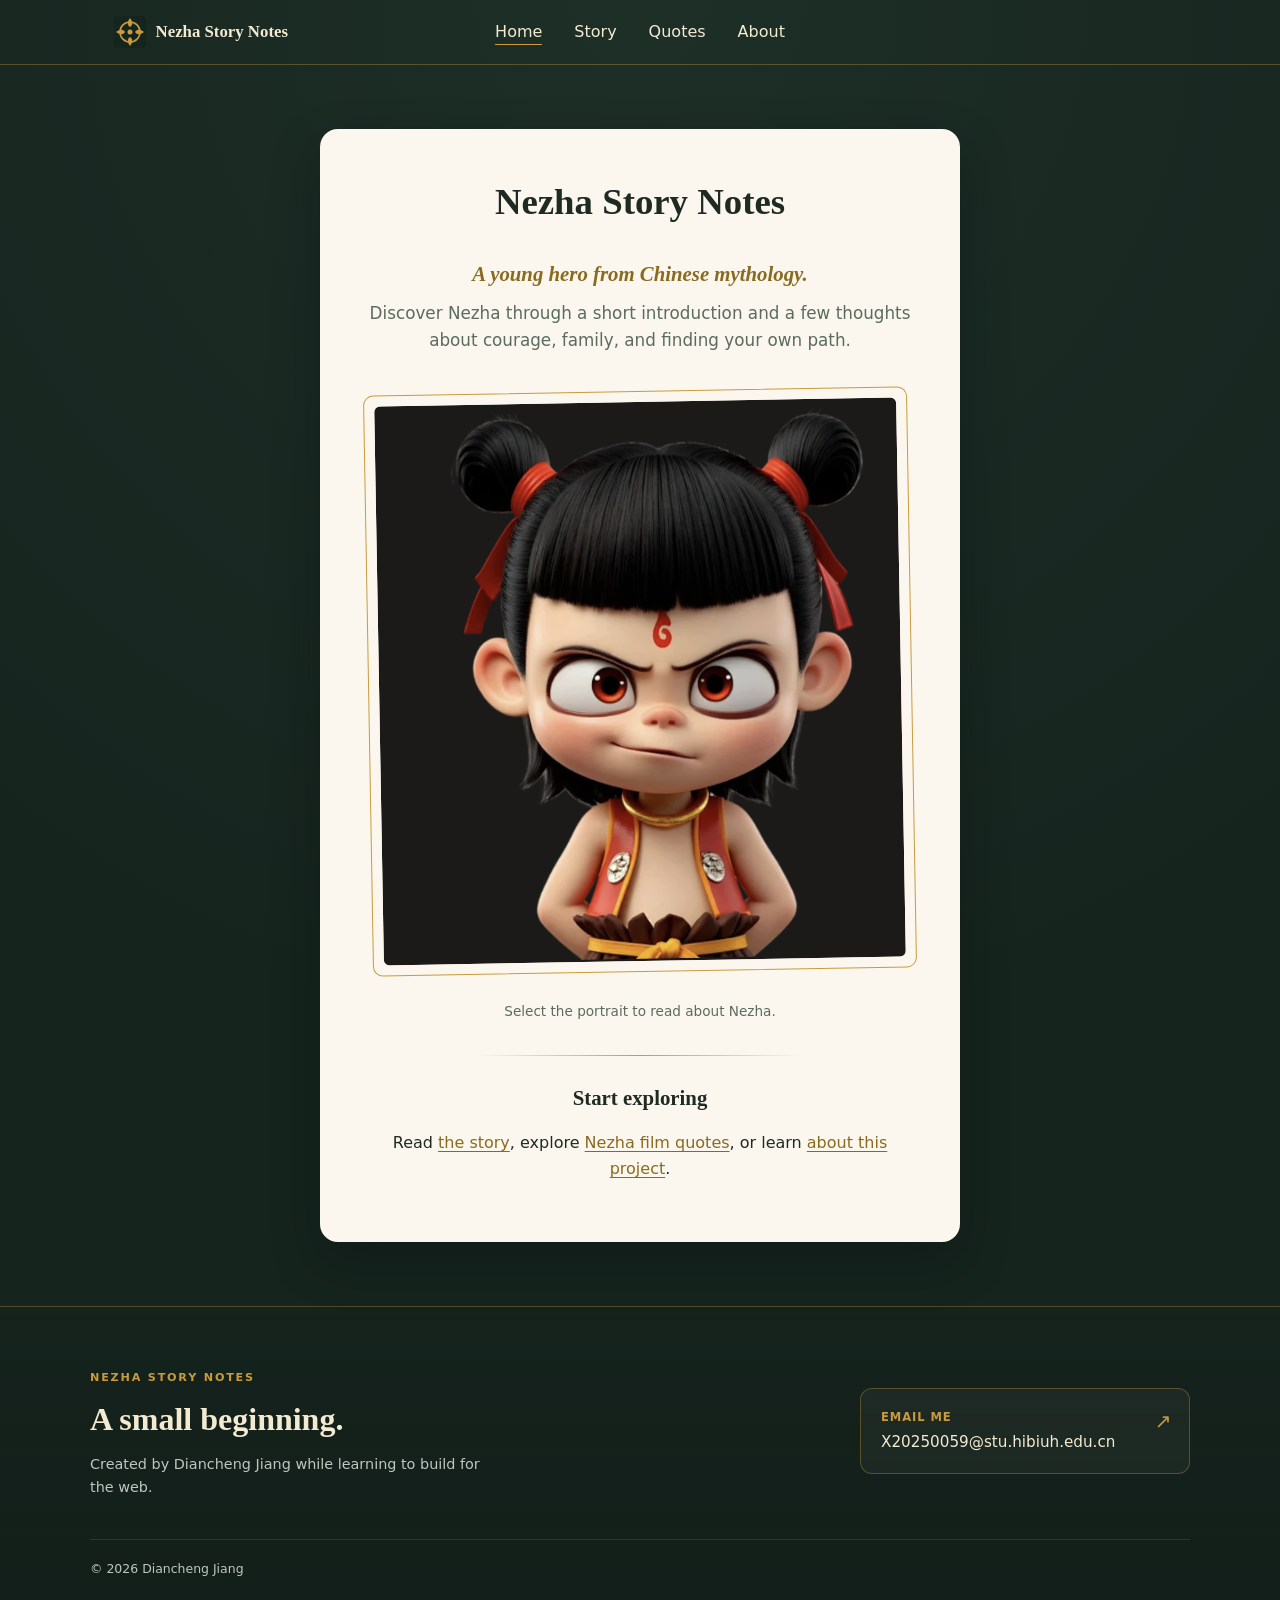
==== index.html @ 94a61300 "Prepare Nezha learning website and submission assets" ====
<!DOCTYPE html>
<html lang="en">
<head>
    <meta charset="UTF-8">
    <meta name="viewport" content="width=device-width, initial-scale=1.0">
    <title>Nezha Story Notes</title>
    <meta name="description" content="A simple guide to Nezha, with a short story, film quotes, and notes about the website.">
    <link rel="icon" type="image/svg+xml" href="favicon.svg">
    <link rel="icon" type="image/png" href="favicon-32.png" sizes="32x32">
    <link rel="apple-touch-icon" href="apple-touch-icon.png" sizes="180x180">
    <meta property="og:title" content="Nezha Story Notes">
    <meta property="og:description" content="A simple guide to Nezha, with a short story, film quotes, and notes about the website.">
    <meta property="og:type" content="website">
    <meta property="og:url" content="https://chengdianjiang0705-dotcom.github.io/Learning-HTML/">
    <meta property="og:image" content="https://chengdianjiang0705-dotcom.github.io/Learning-HTML/images/og-image.jpg">
    <meta property="og:image:width" content="1200">
    <meta property="og:image:height" content="630">
    <meta property="og:image:alt" content="Nezha Story Notes, a beginner website by Diancheng Jiang">
    <meta name="twitter:card" content="summary_large_image">
    <link rel="stylesheet" href="styles.css">
    <script src="nav.js" defer></script>
</head>
<body>
    <header class="site-header" id="site-header"></header>

    <main class="card">
        <h1>Nezha Story Notes</h1>
        <h2 class="tagline">A young hero from Chinese mythology.</h2>
        <p class="lead">Discover Nezha through a short introduction and a few thoughts about courage, family, and finding your own path.</p>

        <a class="hero-frame" href="story.html">
            <img src="nezha.png" alt="A stylised portrait of Nezha with two hair buns, a red forehead mark, and red ribbons" class="main-img" width="681" height="729">
        </a>
        <p class="image-caption">Select the portrait to read about Nezha.</p>

        <div class="divider" role="presentation"></div>
        <h2>Start exploring</h2>
        <p>Read <a href="story.html">the story</a>, explore <a href="quotes.html">Nezha film quotes</a>, or learn <a href="project.html">about this project</a>.</p>
    </main>

    <footer class="site-footer" id="site-footer"></footer>
</body>
</html>
---- styles.css ----
:root {
    --color-bg: #16241e;
    --color-card: #fbf7ef;
    --color-ink: #1e2a22;
    --color-muted: #5b6b60;
    --color-cream: #f3ead2;
    --color-gold: #c89b3c;
    --color-gold-soft: rgba(200, 155, 60, 0.35);

    --font-display: "Fraunces", "Iowan Old Style", "Palatino Linotype", serif;
    --font-body: "Inter", "Segoe UI", system-ui, sans-serif;

    --radius-card: 18px;
    --shadow-card: 0 20px 45px rgba(10, 16, 13, 0.35);

    --content-width: 640px;
}

/* ============================================
   全局重置 Global reset
   ============================================ */
* {
    box-sizing: border-box;
}

body {
    margin: 0;
    background-color: var(--color-bg);
    background-image: radial-gradient(circle at top, #1d2f27, var(--color-bg) 60%);
    color: var(--color-cream);
    font-family: var(--font-body);
    line-height: 1.6;
    min-height: 100vh;
}

a {
    color: inherit;
}

:focus-visible {
    outline: 2px solid var(--color-gold);
    outline-offset: 3px;
}

/* ============================================
   顶部导航 Site header
   
   ============================================ */
.site-header {
    border-bottom: 1px solid var(--color-gold-soft);
}

.header-inner {
    display: grid;
    grid-template-columns: 1fr auto 1fr;
    grid-template-areas: "logo nav actions";
    align-items: center;
    gap: 1rem 1.5rem;
    max-width: 1100px;
    margin: 0 auto;
    padding: 1rem 1.5rem;
}

/* Logo */
.logo {
    grid-area: logo;
    justify-self: start;
    display: inline-flex;
    align-items: center;
    gap: 0.6rem;
    text-decoration: none;
    color: var(--color-gold);
}

.logo-mark {
    width: 32px;
    height: 32px;
    flex-shrink: 0;
}

.logo-text {
    font-family: var(--font-display);
    font-weight: 600;
    font-size: 1.05rem;
    color: var(--color-cream);
    white-space: nowrap;
}

.nav {
    grid-area: nav;
    justify-self: center;
}

.nav-list {
    list-style: none;
    display: flex;
    flex-wrap: wrap;
    justify-content: center;
    gap: 2rem;
    margin: 0;
    padding: 0;
}

.nav-list a {
    position: relative;
    text-decoration: none;
    font-weight: 500;
    color: var(--color-cream);
    padding-bottom: 4px;
    white-space: nowrap;
}

.nav-list a::after {
    content: "";
    position: absolute;
    left: 0;
    right: 0;
    bottom: 0;
    height: 1px;
    background: var(--color-gold);
    transform: scaleX(0);
    transform-origin: left;
    transition: transform 0.25s ease;
}

.nav-list a:hover::after,
.nav-list a[aria-current="page"]::after {
    transform: scaleX(1);
}

/* 操作按钮 Action buttons */
.header-actions {
    grid-area: actions;
    justify-self: end;
    display: flex;
    align-items: center;
    gap: 0.7rem;
}

.btn {
    display: inline-flex;
    align-items: center;
    justify-content: center;
    text-decoration: none;
    font-family: var(--font-body);
    font-size: 0.88rem;
    font-weight: 500;
    border-radius: 999px;
    transition: background-color 0.2s ease, color 0.2s ease, border-color 0.2s ease;
}

.btn-primary {
    padding: 0.5rem 1.15rem;
    background: var(--color-gold);
    color: var(--color-ink);
}

.btn-primary:hover {
    background: #dcae4d;
}

.btn-ghost {
    width: 36px;
    height: 36px;
    border: 1px solid var(--color-gold-soft);
    color: var(--color-cream);
}

.btn-ghost svg {
    width: 17px;
    height: 17px;
}

.btn-ghost:hover {
    border-color: var(--color-gold);
    color: var(--color-gold);
}

/* ============================================
   主卡片 Main content card
   ============================================ */
.card {
    width: min(90%, var(--content-width));
    margin: 4rem auto;
    padding: 2.75rem 3rem;
    background-color: var(--color-card);
    color: var(--color-ink);
    border-radius: var(--radius-card);
    box-shadow: var(--shadow-card);
    text-align: center;
}

.card h1 {
    font-family: var(--font-display);
    font-size: clamp(1.6rem, 1.2rem + 1.5vw, 2.3rem);
    font-weight: 600;
    margin: 0 0 0.4rem;
}

.card h2 {
    font-family: var(--font-display);
    font-size: 1.3rem;
    font-weight: 600;
    margin: 1.6rem 0 0.6rem;
}

.tagline {
    color: #8a6a1f;
    font-style: italic;
    margin-top: 0.2rem;
}

.lead {
    font-size: 1.05rem;
    color: var(--color-muted);
    margin: 0 0 1.8rem;
}

.card p a {
    color: #8a6a1f;
    text-decoration: underline;
    text-underline-offset: 3px;
}

.card p a:hover {
    color: var(--color-gold);
}

/* ============================================
   主图 / 相框效果 Hero image frame
   ============================================ */
.hero-frame {
    display: inline-block;
    margin: 0.5rem 0 0.5rem;
    padding: 10px;
    background: var(--color-card);
    border: 1px solid var(--color-gold);
    border-radius: 10px;
    transform: rotate(-1deg);
    transition: transform 0.3s ease;
}

.hero-frame:hover,
.hero-frame:focus-visible {
    transform: rotate(0deg);
}

.main-img {
    display: block;
    width: 100%;
    max-width: 100%;
    height: auto;
    border-radius: 6px;
}

/* ============================================
   分隔线 Divider between hero and quotes section
   ============================================ */
.divider {
    height: 1px;
    margin: 2rem auto 0;
    width: 60%;
    background: linear-gradient(to right, transparent, var(--color-gold), transparent);
}

/* ============================================
   页脚 Footer
   ============================================ */
.site-footer {
    border-top: 1px solid var(--color-gold-soft);
    padding: 3.5rem 1.5rem 1.5rem;
    color: #bdc7bf;
    background: linear-gradient(180deg, rgba(10, 16, 13, 0.08), rgba(10, 16, 13, 0.28));
}

.footer-inner {
    width: min(100%, 1100px);
    margin: 0 auto;
    display: grid;
    grid-template-columns: minmax(0, 1fr) minmax(250px, 330px);
    gap: 2.5rem 4rem;
}

.footer-brand h2 {
    margin: 0.35rem 0 0.5rem;
    color: var(--color-cream);
    font-family: var(--font-display);
    font-size: clamp(1.6rem, 1.2rem + 1vw, 2.1rem);
    font-weight: 600;
}

.footer-brand p {
    max-width: 390px;
    margin: 0;
    font-size: 0.9rem;
}

.footer-kicker {
    color: var(--color-gold);
    font-size: 0.7rem;
    font-weight: 600;
    letter-spacing: 0.16em;
}

.footer-email {
    position: relative;
    display: flex;
    flex-direction: column;
    gap: 0.25rem;
    align-self: center;
    padding: 1.15rem 3rem 1.15rem 1.25rem;
    border: 1px solid var(--color-gold-soft);
    border-radius: 12px;
    color: var(--color-cream);
    text-decoration: none;
    background: rgba(251, 247, 239, 0.04);
    transition: border-color 0.2s ease, background-color 0.2s ease, transform 0.2s ease;
}

.footer-email:hover {
    border-color: var(--color-gold);
    background: rgba(200, 155, 60, 0.1);
    transform: translateY(-2px);
}

.footer-email-label {
    color: var(--color-gold);
    font-size: 0.72rem;
    font-weight: 600;
    letter-spacing: 0.08em;
    text-transform: uppercase;
}

.footer-email-address {
    font-size: 0.95rem;
    overflow-wrap: anywhere;
}

.footer-email-arrow {
    position: absolute;
    top: 1rem;
    right: 1.1rem;
    color: var(--color-gold);
    font-size: 1.25rem;
}

.footer-bottom {
    grid-column: 1 / -1;
    display: flex;
    justify-content: space-between;
    gap: 1rem;
    padding-top: 1.2rem;
    border-top: 1px solid rgba(200, 155, 60, 0.18);
    font-size: 0.78rem;
}

/* Simple text pages and image caption */
.reading-text,
.source-list {
    text-align: left;
}

.reading-text p {
    margin: 0 0 1.25rem;
}

.source-list {
    padding-left: 1.25rem;
}

.source-list a {
    color: #8a6a1f;
    text-underline-offset: 3px;
}

.image-caption,
.source-note {
    font-size: 0.85rem;
    color: var(--color-muted);
}

/* ============================================
   项目列表 Project idea list (project.html)
   ============================================ */
.card dl {
    text-align: left;
    margin: 1.6rem 0 0;
}

.card dt {
    font-family: var(--font-display);
    font-size: 1.05rem;
    font-weight: 600;
    color: #8a6a1f;
    margin-top: 1.4rem;
    padding-left: 0.9rem;
    border-left: 2px solid var(--color-gold);
}

.card dt:first-child {
    margin-top: 0;
}

.card dd {
    margin: 0.3rem 0 0;
    padding-left: 0.9rem;
    color: var(--color-ink);
}

/* ============================================
   语录列表 Quotes list (quotes.html)
   ============================================ */
.quote-list {
    list-style: none;
    margin: 1.6rem 0 0;
    padding: 0;
    text-align: left;
}

.quote-list li {
    padding: 1.3rem 0;
    border-top: 1px solid var(--color-gold-soft);
}

.quote-list li:first-child {
    border-top: none;
    padding-top: 0.4rem;
}

.quote-list blockquote {
    margin: 0 0 0.4rem;
    font-family: var(--font-display);
    font-size: 1.15rem;
    font-style: italic;
    color: var(--color-ink);
}

.quote-theme {
    display: block;
    font-size: 0.85rem;
    color: var(--color-muted);
}

/* ============================================
   动效偏好 Respect reduced-motion preference
   ============================================ */
@media (prefers-reduced-motion: reduce) {
    .hero-frame,
    .nav-list a::after {
        transition: none;
    }
}

/* ============================================
   响应式 Responsive breakpoints
   ============================================ */
@media (max-width: 720px) {
    .header-inner {
        grid-template-columns: 1fr auto;
        grid-template-areas:
            "logo actions"
            "nav   nav";
        row-gap: 0.8rem;
    }

    .nav-list {
        gap: 1.2rem 1.6rem;
    }
}

@media (max-width: 600px) {
    .card {
        padding: 2rem 1.5rem;
        margin: 2.5rem auto;
    }

    .site-footer {
        padding-top: 2.5rem;
    }

    .footer-inner {
        grid-template-columns: 1fr;
        gap: 1.8rem;
    }

    .footer-email {
        width: 100%;
    }

    .footer-bottom {
        flex-direction: column;
        gap: 0.35rem;
    }
}

@media (max-width: 360px) {
    .logo-text {
        display: none;
    }
}
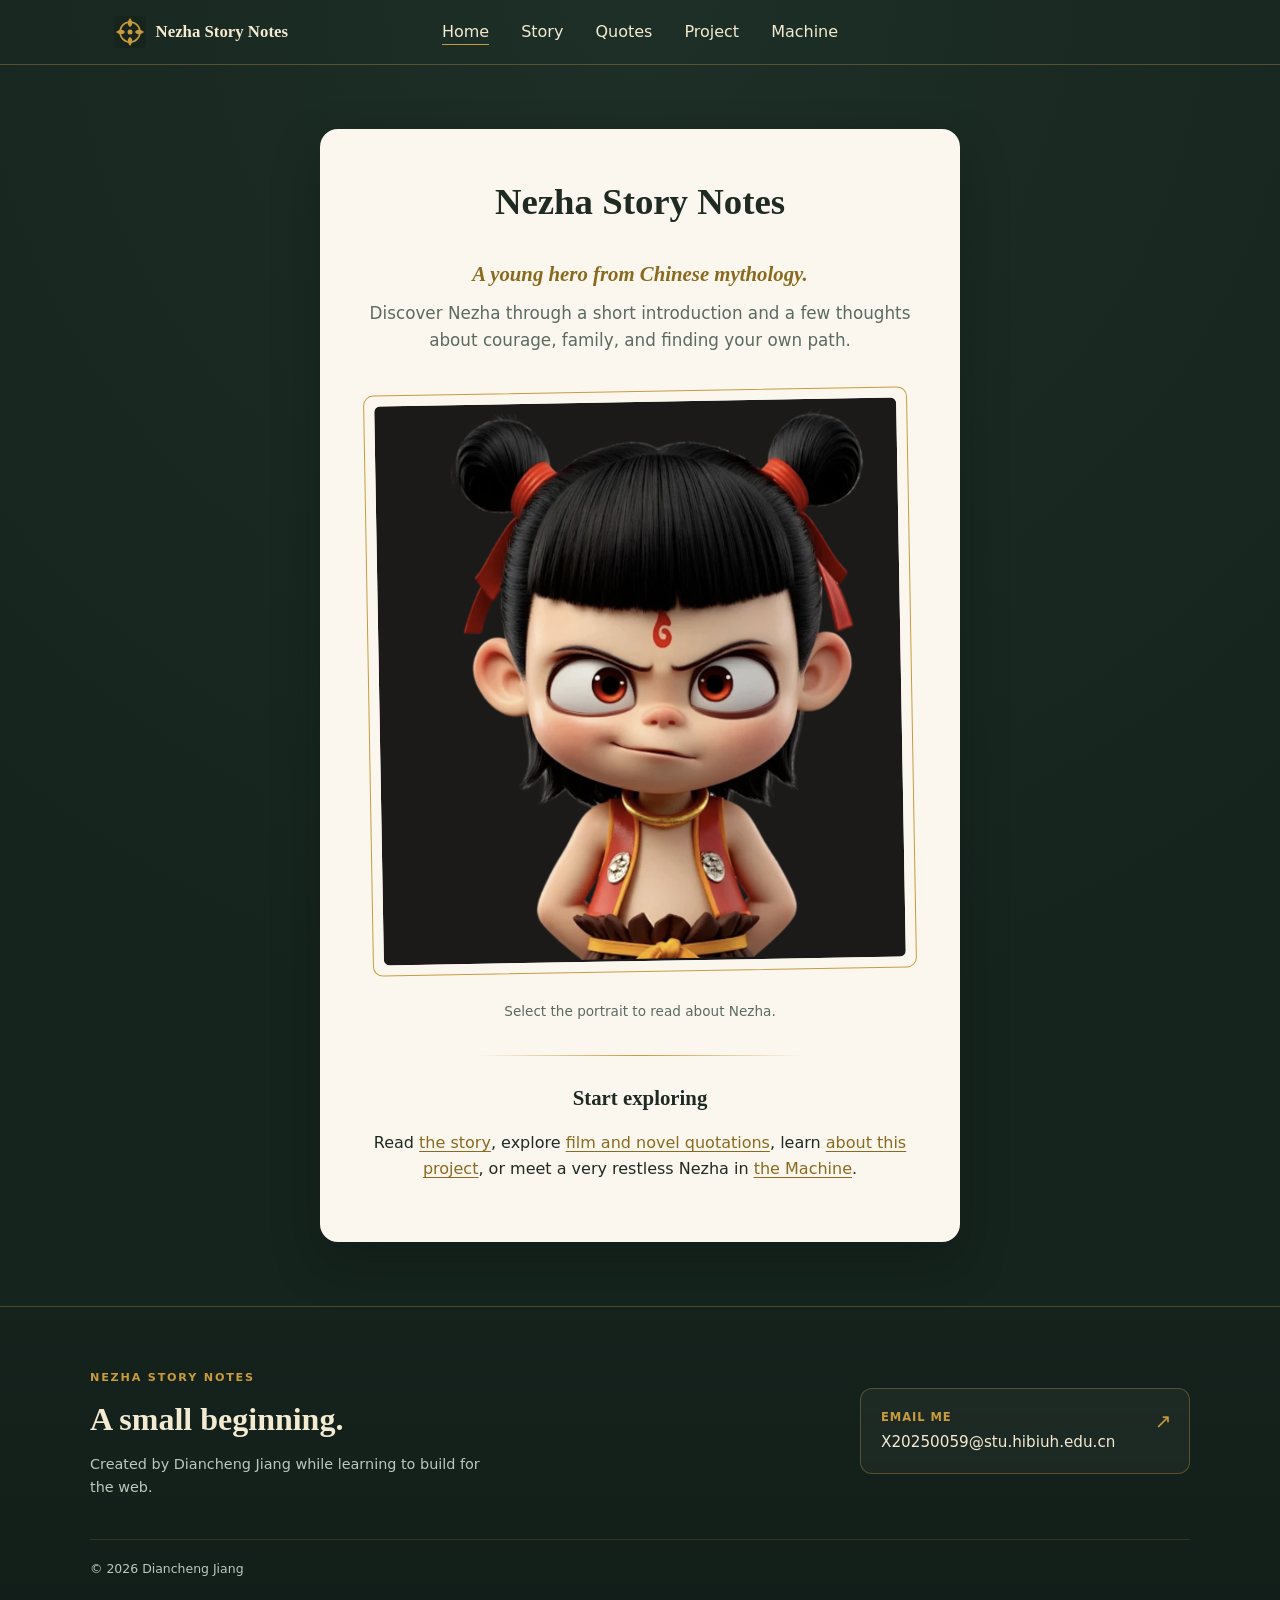
==== commit 5e4948c4: "Complete Nezha quotations, project ideas and playful machine" ====
--- a/index.html
+++ b/index.html
@@ -35,7 +35,7 @@
 
         <div class="divider" role="presentation"></div>
         <h2>Start exploring</h2>
-        <p>Read <a href="story.html">the story</a>, explore <a href="quotes.html">Nezha film quotes</a>, or learn <a href="project.html">about this project</a>.</p>
+        <p>Read <a href="story.html">the story</a>, explore <a href="quotes.html">film and novel quotations</a>, learn <a href="project.html">about this project</a>, or meet a very restless Nezha in <a href="machine.html">the Machine</a>.</p>
     </main>
 
     <footer class="site-footer" id="site-footer"></footer>
--- a/styles.css
+++ b/styles.css
@@ -445,11 +445,103 @@
 /* ============================================
    动效偏好 Respect reduced-motion preference
    ============================================ */
+
+/* Quotation hero and two small classroom interactions. */
+.quote-hero {
+    margin: 2rem 0;
+    padding: 1.5rem;
+    border: 1px solid var(--color-gold-soft);
+    border-radius: 12px;
+    background: #f3ead2;
+}
+
+.quote-hero h2 { margin-top: 0; }
+.quote-hero blockquote {
+    margin: 1rem 0;
+    font-family: var(--font-display);
+    font-size: clamp(1.25rem, 3vw, 1.6rem);
+    font-style: italic;
+}
+
+.action-button {
+    border: 1px solid #8a6a1f;
+    border-radius: 7px;
+    padding: 0.7rem 1rem;
+    background: var(--color-ink);
+    color: var(--color-cream);
+    font: 600 0.9rem var(--font-body);
+    cursor: pointer;
+}
+.action-button:hover { background: #344d3c; }
+.action-button:disabled { opacity: 0.6; cursor: default; }
+.quote-hero .action-button { margin-top: 1rem; }
+.quote-theme a { text-underline-offset: 3px; }
+.machine-section { border-top: 1px solid var(--color-gold-soft); margin-top: 2rem; padding-top: 0.5rem; }
+.machine-status { min-height: 3.2em; font-size: 0.95rem; }
+.catch-counter { font-weight: 700; color: #8a6a1f; }
+.secondary-button { background: transparent; color: var(--color-ink); }
+.secondary-button:hover { background: var(--color-cream); }
+
+.toy-box {
+    position: relative;
+    width: min(100%, 280px);
+    height: 105px;
+    margin: 3.5rem auto 1rem;
+    border: 2px solid var(--color-ink);
+    border-radius: 8px;
+    background: #c89b3c;
+}
+.toy-lid {
+    position: absolute;
+    inset: -10px -2px auto;
+    height: 22px;
+    border: 2px solid var(--color-ink);
+    border-radius: 6px;
+    background: #e3bf6b;
+    transform-origin: left center;
+    transition: transform 0.25s;
+    z-index: 2;
+}
+.toy-hand { position: absolute; top: 20px; right: 28px; font-size: 2.4rem; opacity: 0; transition: transform 0.3s, opacity 0.2s; }
+.toy-label { position: absolute; bottom: 20px; left: 10px; right: 10px; font-size: 0.62rem; font-weight: 700; letter-spacing: 0.07em; }
+.is-open .toy-lid { transform: rotate(-22deg); }
+.is-open .toy-hand { opacity: 1; transform: translateY(-54px) rotate(25deg); }
+.day-off-switch { display: inline-flex; align-items: center; gap: 0.7rem; border: 0; background: transparent; color: var(--color-ink); font: 600 0.95rem var(--font-body); cursor: pointer; }
+.switch-track { width: 50px; height: 28px; border: 2px solid var(--color-ink); border-radius: 20px; padding: 2px; background: #d4cdc0; }
+.switch-track > span { display: block; width: 20px; height: 20px; background: var(--color-ink); border-radius: 50%; transition: transform 0.2s; }
+[aria-checked="true"] .switch-track { background: var(--color-gold); }
+[aria-checked="true"] .switch-track > span { transform: translateX(22px); }
+
+.rest-arena { position: relative; height: 310px; border: 1px dashed #8a6a1f; border-radius: 12px; background: #f3ead2; }
+.rest-button { position: absolute; left: calc(50% - 78px); top: calc(100% - 58px); width: 156px; min-height: 44px; padding: 0.6rem; }
+.nezha-cartoon { position: absolute; width: 128px; height: 170px; top: 65px; left: calc(50% - 64px); transform-origin: center 75%; transition: transform 0.4s; pointer-events: none; }
+.hair-bun { position: absolute; top: 10px; width: 34px; height: 34px; border-radius: 50%; background: #1e2a22; border-bottom: 7px solid #ad4136; }
+.bun-left { left: 10px; } .bun-right { right: 10px; }
+.nezha-face { position: absolute; left: 24px; top: 25px; width: 80px; height: 78px; border: 5px solid #1e2a22; border-top-width: 15px; border-radius: 42% 42% 48% 48%; background: #efc39c; }
+.forehead-mark { position: absolute; left: 28px; top: -4px; font-size: 14px; color: #ad4136; }
+.face-eyes { position: absolute; top: 9px; left: 12px; letter-spacing: 6px; font: 700 20px sans-serif; white-space: nowrap; }
+.face-mouth { position: absolute; bottom: -3px; left: 25px; font-size: 22px; }
+.red-scarf { position: absolute; top: 101px; left: 24px; width: 88px; height: 10px; border-radius: 5px; background: #ad4136; transform: rotate(-8deg); z-index: 1; }
+.little-body { position: absolute; top: 105px; left: 38px; width: 54px; height: 37px; border-radius: 10px; background: #ad4136; border-bottom: 7px solid #c89b3c; }
+.fire-wheel { position: absolute; top: 128px; font-size: 40px; line-height: 1; color: #bd6427; animation: wheel-turn 3s linear infinite; }
+.wheel-left { left: 20px; } .wheel-right { right: 20px; }
+.sleep-letters { position: absolute; top: -30px; left: 70px; opacity: 0; font: italic 700 24px Georgia, serif; color: #5b6b60; }
+.is-resting .nezha-cartoon { transform: rotate(-75deg) translateX(-5px); }
+.is-resting .sleep-letters { opacity: 1; }
+.is-resting .fire-wheel { animation-play-state: paused; }
+.is-resting .face-eyes { font-size: 0; }
+.is-resting .face-eyes::after { content: '− −'; font-size: 18px; }
+.is-awake .nezha-cartoon { animation: wake-up 0.6s ease; }
+@keyframes wheel-turn { to { transform: rotate(360deg); } }
+@keyframes wake-up { 50% { transform: translateY(-25px) rotate(8deg); } }
+
 @media (prefers-reduced-motion: reduce) {
     .hero-frame,
     .nav-list a::after {
         transition: none;
     }
+    .toy-lid, .toy-hand, .switch-track > span, .nezha-cartoon { transition: none; }
+    .fire-wheel, .is-awake .nezha-cartoon { animation: none; }
 }
 
 /* ============================================
